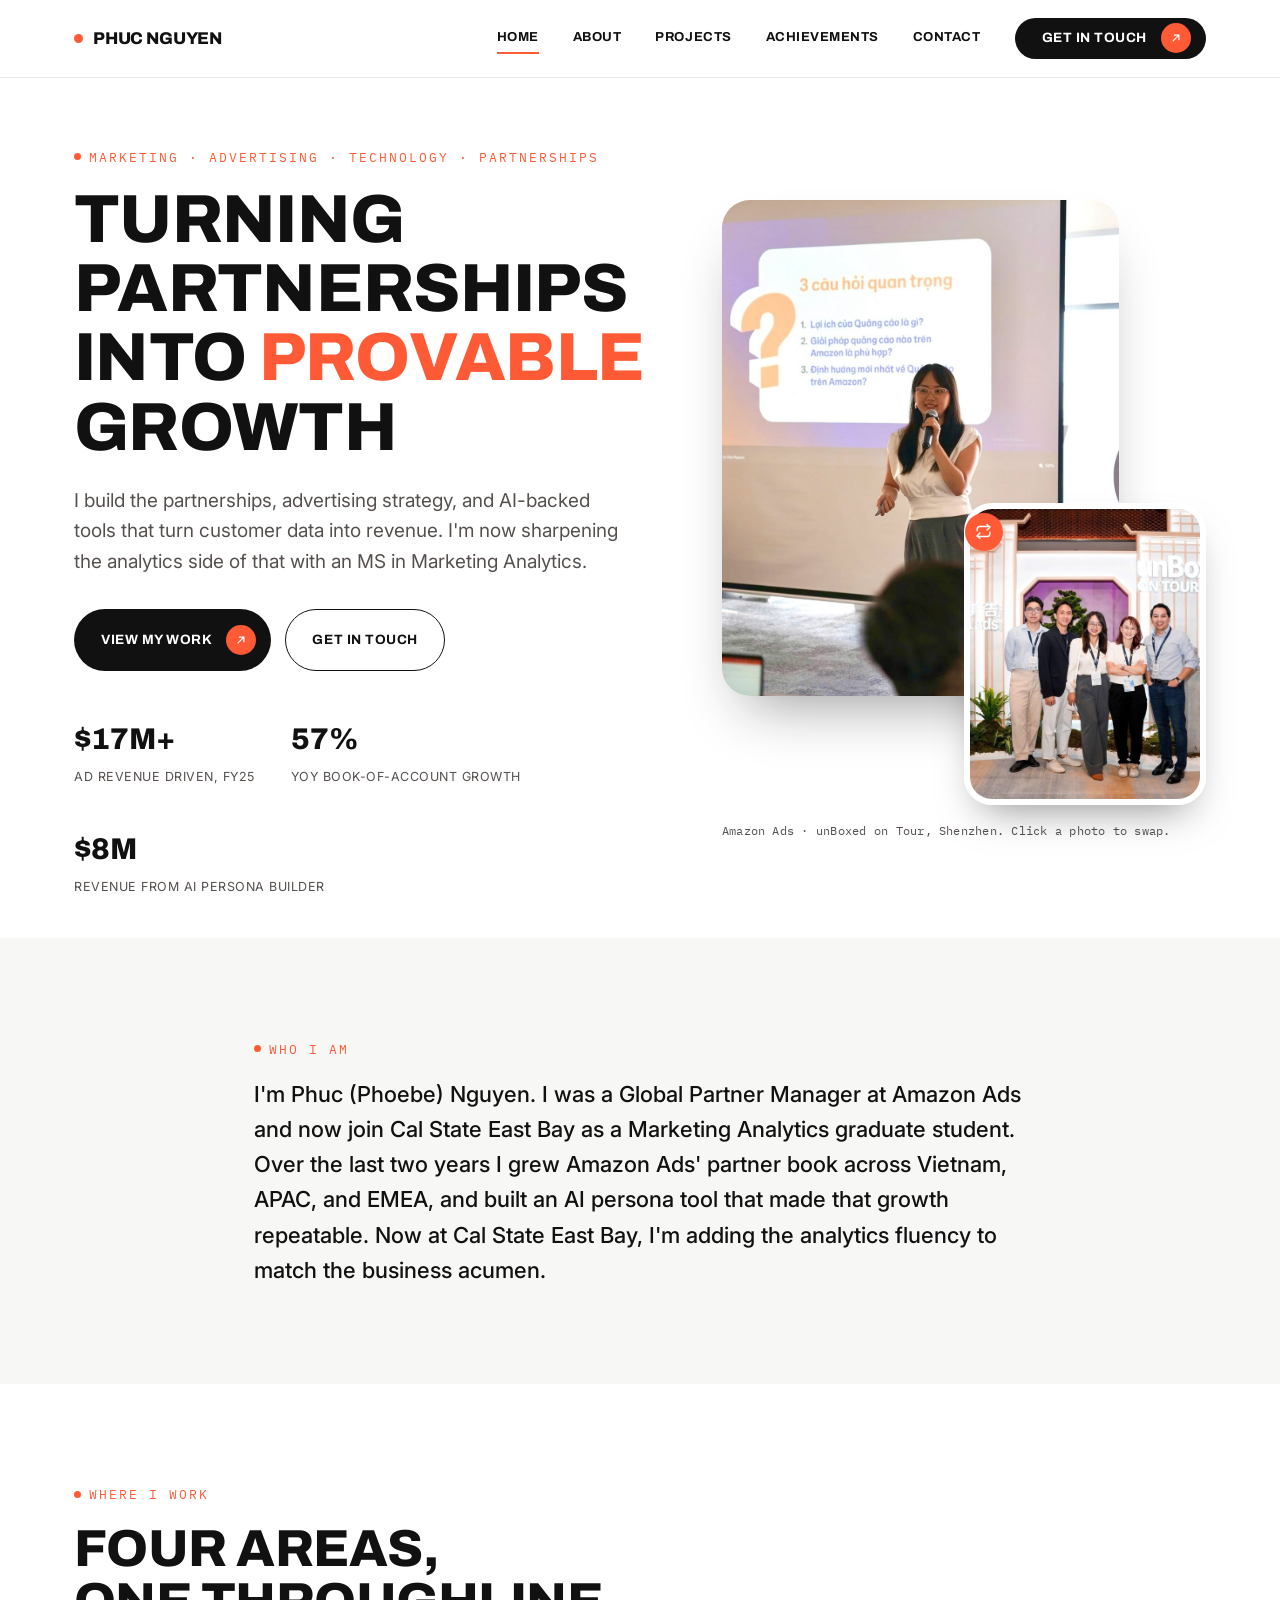
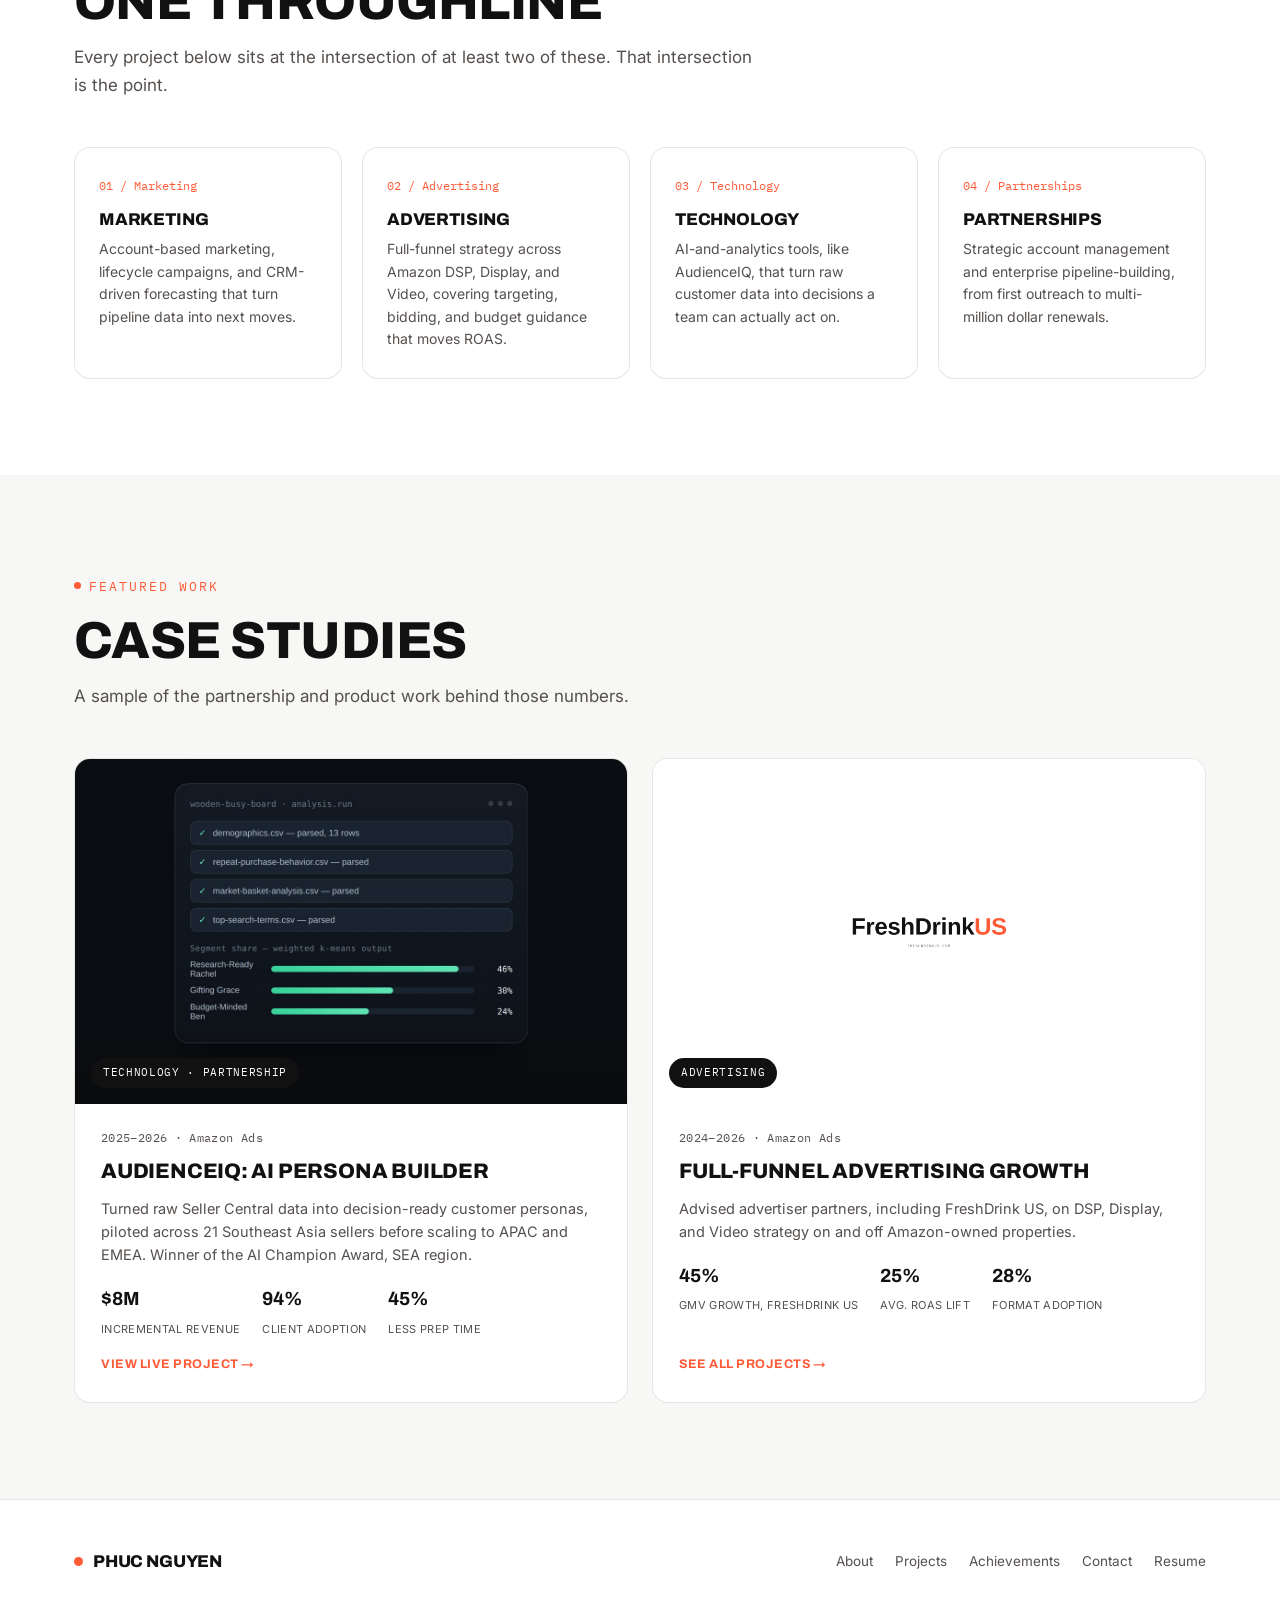
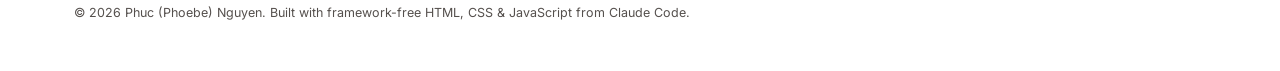
==== index.html @ b8fbe22c "Add files via upload" ====
<!DOCTYPE html>
<html lang="en">
<head>
<meta charset="UTF-8">
<meta name="viewport" content="width=device-width, initial-scale=1.0">
<title>Phuc Nguyen: Partnerships, Advertising &amp; Marketing Analytics</title>
<meta name="description" content="Phuc (Phoebe) Nguyen is a partnerships and advertising strategist connecting Marketing, Advertising, Technology, and Partnerships, from scaling Amazon Ads' partner book to building an AI persona tool used across APAC and EMEA.">
<meta property="og:title" content="Phuc Nguyen: Partnerships, Advertising &amp; Marketing Analytics">
<meta property="og:description" content="Partnerships and advertising strategist connecting Marketing, Advertising, Technology, and Partnerships.">
<meta property="og:type" content="website">
<link rel="preconnect" href="https://fonts.googleapis.com">
<link rel="preconnect" href="https://fonts.gstatic.com" crossorigin>
<link rel="stylesheet" href="https://fonts.googleapis.com/css2?family=Archivo:wght@700;800;900&family=Inter:wght@400;500;600&family=IBM+Plex+Mono:wght@500;600&display=swap">
<link rel="stylesheet" href="assets/css/style.css">
</head>
<body>
<a class="skip-link" href="#main">Skip to content</a>

<!-- ============ SHARED NAV ============ -->
<header class="site-nav">
  <div class="nav-inner">
    <a class="nav-mark" href="index.html"><span class="dot" aria-hidden="true"></span>Phuc Nguyen</a>
    <nav class="nav-links" id="nav-links">
      <a href="index.html" aria-current="page">Home</a>
      <a href="about.html">About</a>
      <a href="projects.html">Projects</a>
      <a href="achievements.html">Achievements</a>
      <a href="contact.html">Contact</a>
      <a class="btn btn-primary nav-cta" href="contact.html">Get in Touch<span class="btn-dot" aria-hidden="true"><svg viewBox="0 0 24 24" fill="none" stroke="#fff" stroke-width="2" stroke-linecap="round"><path d="M7 17L17 7M9 7h8v8"/></svg></span></a>
    </nav>
    <button class="nav-toggle" aria-label="Toggle menu" aria-expanded="false" aria-controls="nav-links">
      <svg viewBox="0 0 24 24" fill="none" stroke="currentColor" stroke-width="2" stroke-linecap="round"><path d="M4 6h16M4 12h16M4 18h16"/></svg>
    </button>
  </div>
</header>

<main id="main">

  <!-- ============ HERO ============ -->
  <section class="hero">
    <div class="wrap hero-grid">
      <div>
        <span class="eyebrow">Marketing · Advertising · Technology · Partnerships</span>
        <h1>Turning Partnerships Into <span class="accent">Provable</span> Growth</h1>
        <p class="positioning">I build the partnerships, advertising strategy, and AI-backed tools that turn customer data into revenue. I'm now sharpening the analytics side of that with an MS in Marketing Analytics.</p>
        <div class="btn-row" style="margin-top:32px;">
          <a class="btn btn-primary" href="projects.html">View My Work<span class="btn-dot" aria-hidden="true"><svg viewBox="0 0 24 24" fill="none" stroke="#fff" stroke-width="2" stroke-linecap="round"><path d="M7 17L17 7M9 7h8v8"/></svg></span></a>
          <a class="btn btn-ghost" href="contact.html">Get in Touch</a>
        </div>
        <div class="hero-meta">
          <div><strong>$17M+</strong><span>Ad revenue driven, FY25</span></div>
          <div><strong>57%</strong><span>YoY book-of-account growth</span></div>
          <div><strong>$8M</strong><span>Revenue from AI Persona Builder</span></div>
        </div>
      </div>
      <div class="hero-art">
        <div class="hero-photos reveal" id="hero-photos">
          <button type="button" class="hero-photo hero-photo-a" id="hero-photo-a" aria-pressed="true" aria-label="Currently large: presenting on stage. Click to bring the team photo to the front instead.">
            <img src="assets/img/hero-presenting.jpg" alt="Phuc (Phoebe) Nguyen presenting Amazon Ads solutions on stage with a microphone" width="1000" height="1500" loading="eager">
          </button>
          <button type="button" class="hero-photo hero-photo-b" id="hero-photo-b" aria-pressed="false" aria-label="Currently small: with the Amazon Ads team at unBoxed on Tour, Shenzhen. Click to bring this photo to the front instead.">
            <img src="assets/img/hero-team-shenzhen.jpg" alt="Phuc (Phoebe) Nguyen with Amazon Ads colleagues at the unBoxed on Tour Shenzhen event" width="1000" height="666" loading="lazy">
          </button>
          <span class="hero-swap-hint" aria-hidden="true">
            <svg viewBox="0 0 24 24" fill="none" stroke="#fff" stroke-width="2" stroke-linecap="round" stroke-linejoin="round"><path d="M17 2l4 4-4 4M3 11V9a4 4 0 0 1 4-4h14M7 22l-4-4 4-4M21 13v2a4 4 0 0 1-4 4H3"/></svg>
          </span>
        </div>
        <p class="hero-photo-caption">Amazon Ads &middot; unBoxed on Tour, Shenzhen. Click a photo to swap.</p>
      </div>
    </div>
  </section>

  <!-- ============ SHORT BIO ============ -->
  <section class="alt-bg">
    <div class="wrap" style="max-width:820px;">
      <span class="eyebrow">Who I am</span>
      <p style="font-size:22px; font-weight:500; color:var(--ink);">
        I'm Phuc (Phoebe) Nguyen. I was a Global Partner Manager at Amazon Ads and now join Cal State East Bay as a Marketing Analytics graduate student. Over the last two years I grew Amazon Ads' partner book across Vietnam, APAC, and EMEA, and built an AI persona tool that made that growth repeatable. Now at Cal State East Bay, I'm adding the analytics fluency to match the business acumen.
      </p>
    </div>
  </section>

  <!-- ============ FOCUS AREAS ============ -->
  <section>
    <div class="wrap">
      <div class="section-head">
        <span class="eyebrow">Where I work</span>
        <h2>Four Areas, One Throughline</h2>
        <p>Every project below sits at the intersection of at least two of these. That intersection is the point.</p>
      </div>
      <div class="focus-grid">
        <div class="focus-card reveal">
          <div class="focus-num">01 / Marketing</div>
          <h3>Marketing</h3>
          <p>Account-based marketing, lifecycle campaigns, and CRM-driven forecasting that turn pipeline data into next moves.</p>
        </div>
        <div class="focus-card reveal">
          <div class="focus-num">02 / Advertising</div>
          <h3>Advertising</h3>
          <p>Full-funnel strategy across Amazon DSP, Display, and Video, covering targeting, bidding, and budget guidance that moves ROAS.</p>
        </div>
        <div class="focus-card reveal">
          <div class="focus-num">03 / Technology</div>
          <h3>Technology</h3>
          <p>AI-and-analytics tools, like AudienceIQ, that turn raw customer data into decisions a team can actually act on.</p>
        </div>
        <div class="focus-card reveal">
          <div class="focus-num">04 / Partnerships</div>
          <h3>Partnerships</h3>
          <p>Strategic account management and enterprise pipeline-building, from first outreach to multi-million dollar renewals.</p>
        </div>
      </div>
    </div>
  </section>

  <!-- ============ FEATURED PROJECTS ============ -->
  <section class="alt-bg">
    <div class="wrap">
      <div class="section-head">
        <span class="eyebrow">Featured work</span>
        <h2>Case Studies</h2>
        <p>A sample of the partnership and product work behind those numbers.</p>
      </div>
      <div class="project-grid">

        <article class="project-card reveal" data-category="technology">
          <div class="project-media">
            <img src="assets/img/audienceiq-preview.jpg" alt="AudienceIQ product screenshot showing parsed data sources and a segment-share breakdown from weighted k-means clustering" width="1200" height="750" loading="lazy">
            <span class="tag">Technology · Partnership</span>
          </div>
          <div class="project-body">
            <span class="project-meta">2025&ndash;2026 · Amazon Ads</span>
            <h3>AudienceIQ: AI Persona Builder</h3>
            <p class="summary">Turned raw Seller Central data into decision-ready customer personas, piloted across 21 Southeast Asia sellers before scaling to APAC and EMEA. Winner of the AI Champion Award, SEA region.</p>
            <div class="project-stats">
              <div><strong>$8M</strong><span>Incremental revenue</span></div>
              <div><strong>94%</strong><span>Client adoption</span></div>
              <div><strong>45%</strong><span>Less prep time</span></div>
            </div>
            <a class="project-link" href="projects/audienceiq.html">View live project &rarr;</a>
          </div>
        </article>

        <article class="project-card reveal" data-category="advertising">
          <div class="project-media media-logo">
            <img src="assets/img/freshdrink-wordmark-placeholder.png" alt="FreshDrink US wordmark placeholder, standing in until the brand's own logo file is added" width="1200" height="750" loading="lazy">
            <span class="tag">Advertising</span>
          </div>
          <div class="project-body">
            <span class="project-meta">2024&ndash;2026 · Amazon Ads</span>
            <h3>Full-Funnel Advertising Growth</h3>
            <p class="summary">Advised advertiser partners, including <a href="https://freshdrinkus.com/" target="_blank" rel="noopener">FreshDrink US</a>, on DSP, Display, and Video strategy on and off Amazon-owned properties.</p>
            <div class="project-stats">
              <div><strong>45%</strong><span>GMV growth, FreshDrink US</span></div>
              <div><strong>25%</strong><span>Avg. ROAS lift</span></div>
              <div><strong>28%</strong><span>Format adoption</span></div>
            </div>
            <a class="project-link" href="projects.html">See all projects &rarr;</a>
          </div>
        </article>

      </div>
    </div>
  </section>

</main>

<!-- ============ SHARED FOOTER ============ -->
<footer class="site-footer">
  <div class="wrap">
    <div class="foot-grid">
      <a class="nav-mark" href="index.html"><span class="dot" aria-hidden="true"></span>Phuc Nguyen</a>
      <div class="foot-links">
        <a href="about.html">About</a>
        <a href="projects.html">Projects</a>
        <a href="achievements.html">Achievements</a>
        <a href="contact.html">Contact</a>
        <a href="resume/Phuc-Nguyen-Resume.pdf">Resume</a>
      </div>
    </div>
    <p class="foot-note">&copy; <span data-year>2026</span> Phuc (Phoebe) Nguyen. Built with framework-free HTML, CSS &amp; JavaScript from Claude Code.</p>
  </div>
</footer>

<script src="assets/js/main.js"></script>
</body>
</html>
---- assets/css/style.css ----
/* ============================================================
   PHUC (PHOEBE) NGUYEN — PORTFOLIO
   Design tokens live here. Colors + type in one place on purpose —
   change the brand by editing this block only.
   ============================================================ */

:root {
  /* ---- Color ---- */
  --ink: #111111;          /* primary text / core UI */
  --ink-soft: #55504d;     /* secondary text on light */
  --paper: #ffffff;        /* primary background */
  --paper-alt: #f7f7f5;    /* alternating section background */
  --blush: #f4dfd9;        /* soft dusty-rose accent wash */
  --blush-deep: #eac6bd;   /* deeper blush for borders/dividers on wash */
  --coral: #ff5a36;        /* the one accent color */
  --coral-ink: #ffffff;    /* text on coral */
  --line: rgba(17, 17, 17, 0.1);

  /* ---- Type ---- */
  --font-display: "Archivo", "Arial Narrow", Helvetica, sans-serif;
  --font-body: "Inter", -apple-system, "Segoe UI", sans-serif;
  --font-mono: "IBM Plex Mono", ui-monospace, monospace;

  /* ---- Scale / misc ---- */
  --maxw: 1180px;
  --radius-lg: 28px;
  --radius-md: 16px;
  --radius-sm: 10px;
  --gutter: 24px;
}

*, *::before, *::after { box-sizing: border-box; }

html { scroll-behavior: smooth; }

html, body { background: var(--paper); }

body {
  margin: 0;
  color: var(--ink);
  font-family: var(--font-body);
  font-size: 16px;
  line-height: 1.6;
  -webkit-font-smoothing: antialiased;
  overflow-x: hidden;
}

img, svg { max-width: 100%; display: block; }

a { color: inherit; text-decoration: none; }

.wrap {
  max-width: var(--maxw);
  margin-inline: auto;
  padding-inline: var(--gutter);
}

section { padding-block: 96px; }

@media (max-width: 700px) {
  section { padding-block: 64px; }
}

h1, h2, h3, h4 {
  font-family: var(--font-display);
  font-weight: 800;
  text-transform: uppercase;
  letter-spacing: -0.01em;
  line-height: 1.02;
  margin: 0;
  text-wrap: balance;
}

h2 { font-size: clamp(32px, 4.4vw, 52px); }
h3 { font-size: clamp(20px, 2.4vw, 26px); }

p { margin: 0; }

.eyebrow {
  display: inline-flex;
  align-items: center;
  gap: 8px;
  font-family: var(--font-mono);
  font-size: 12.5px;
  letter-spacing: 0.16em;
  text-transform: uppercase;
  color: var(--coral);
  margin-bottom: 18px;
}
.eyebrow::before {
  content: "";
  width: 7px;
  height: 7px;
  border-radius: 50%;
  background: var(--coral);
}

.section-head { max-width: 680px; margin-bottom: 48px; }
.section-head p { font-size: 17px; color: var(--ink-soft); margin-top: 16px; }

.alt-bg { background: var(--paper-alt); }
.blush-bg { background: var(--blush); }

/* ---------- buttons ---------- */
.btn {
  font-family: var(--font-display);
  font-weight: 700;
  font-size: 13.5px;
  text-transform: uppercase;
  letter-spacing: 0.04em;
  padding: 15px 14px 15px 26px;
  border-radius: 100px;
  border: 1.5px solid transparent;
  display: inline-flex;
  align-items: center;
  gap: 14px;
  cursor: pointer;
  transition: transform 0.18s ease, opacity 0.18s ease, background 0.18s ease;
  white-space: nowrap;
}
.btn:hover { transform: translateY(-2px); }
.btn:focus-visible { outline: 2px solid var(--coral); outline-offset: 3px; }

.btn-primary { background: var(--ink); color: var(--paper); }
.btn-primary .btn-dot { background: var(--coral); }

.btn-ghost {
  background: transparent;
  color: var(--ink);
  border-color: var(--ink);
  padding: 15px 26px;
}
.btn-ghost:hover { background: var(--ink); color: var(--paper); }

.btn-dot {
  width: 30px;
  height: 30px;
  border-radius: 50%;
  display: flex;
  align-items: center;
  justify-content: center;
  flex: none;
}
.btn-dot svg { width: 14px; height: 14px; }

.btn-row { display: flex; gap: 14px; flex-wrap: wrap; }

/* ---------- nav ---------- */
.site-nav {
  position: sticky;
  top: 0;
  z-index: 50;
  background: var(--paper);
  border-bottom: 1px solid var(--line);
  /* Note: intentionally no backdrop-filter here — it would create a new
     containing block for the fixed-position mobile nav panel below,
     sizing it to this slim header bar instead of the full viewport. */
}
.nav-inner {
  max-width: var(--maxw);
  margin-inline: auto;
  padding-inline: var(--gutter);
  display: flex;
  align-items: center;
  justify-content: space-between;
  padding-block: 18px;
}
.nav-mark {
  font-family: var(--font-display);
  font-weight: 800;
  font-size: 17px;
  text-transform: uppercase;
  letter-spacing: -0.01em;
  display: flex;
  align-items: center;
  gap: 10px;
}
.nav-mark .dot { width: 9px; height: 9px; border-radius: 50%; background: var(--coral); }

.nav-links {
  display: flex;
  align-items: center;
  gap: 34px;
  font-family: var(--font-display);
  font-weight: 700;
  font-size: 13px;
  text-transform: uppercase;
  letter-spacing: 0.04em;
}
.nav-links a { padding-block: 4px; border-bottom: 2px solid transparent; transition: border-color 0.15s ease; }
.nav-links a:hover, .nav-links a[aria-current="page"] { border-color: var(--coral); }

.nav-cta { display: none; }
@media (min-width: 760px) { .nav-cta { display: inline-flex; } }

.nav-toggle {
  display: inline-flex;
  background: none;
  border: none;
  cursor: pointer;
  padding: 8px;
}
.nav-toggle span, .nav-toggle::before, .nav-toggle::after { content: none; }
.nav-toggle svg { width: 26px; height: 26px; }
@media (min-width: 760px) { .nav-toggle { display: none; } }

@media (max-width: 759px) {
  .nav-links {
    position: fixed;
    inset: 66px 0 0 0;
    z-index: 49;
    background: var(--paper);
    flex-direction: column;
    align-items: flex-start;
    gap: 0;
    padding: 12px var(--gutter) 24px;
    transform: translateY(-8px);
    opacity: 0;
    pointer-events: none;
    transition: opacity 0.18s ease, transform 0.18s ease;
  }
  .nav-links.is-open { opacity: 1; transform: translateY(0); pointer-events: auto; }
  .nav-links a { width: 100%; padding-block: 14px; border-bottom: 1px solid var(--line); font-size: 15px; }
  .nav-links .nav-cta { display: inline-flex; margin-top: 16px; }
}

/* ---------- hero ---------- */
.hero { padding-block: 64px 40px; }
.hero-grid { display: grid; grid-template-columns: 1.1fr 0.9fr; gap: 56px; align-items: center; }
@media (max-width: 900px) { .hero-grid { grid-template-columns: 1fr; gap: 40px; } }

.hero h1 {
  font-size: clamp(38px, 6vw, 68px);
  max-width: 14ch;
}
.hero h1 .accent { color: var(--coral); }

.positioning { font-size: 19px; color: var(--ink-soft); max-width: 46ch; margin-top: 24px; }

.hero-meta { display: flex; gap: 36px; margin-top: 44px; flex-wrap: wrap; }
.hero-meta div strong {
  display: block;
  font-family: var(--font-display);
  font-size: 30px;
  font-weight: 800;
}
.hero-meta div span { font-size: 12.5px; color: var(--ink-soft); text-transform: uppercase; letter-spacing: 0.04em; }

.hero-art { position: relative; }

/* ---------- hero photo swap (interactive) ----------
   Two real photos, one large / one offset-small. Clicking either
   button swaps which one is large via the .is-swapped state — both
   size/position and the swap hint are pure CSS transitions. */
.hero-photos { position: relative; aspect-ratio: 4 / 5; }
.hero-photo {
  position: absolute;
  display: block;
  border: 0;
  padding: 0;
  background: none;
  cursor: pointer;
  border-radius: var(--radius-lg);
  overflow: hidden;
  -webkit-tap-highlight-color: transparent;
  transition: top 0.45s cubic-bezier(0.4, 0, 0.2, 1), left 0.45s cubic-bezier(0.4, 0, 0.2, 1),
    right 0.45s cubic-bezier(0.4, 0, 0.2, 1), bottom 0.45s cubic-bezier(0.4, 0, 0.2, 1),
    width 0.45s cubic-bezier(0.4, 0, 0.2, 1), height 0.45s cubic-bezier(0.4, 0, 0.2, 1),
    border-width 0.3s ease, box-shadow 0.35s ease;
}
.hero-photo:focus-visible { outline: 3px solid var(--coral); outline-offset: 3px; }
.hero-photo img {
  width: 100%; height: 100%; object-fit: cover; display: block;
  pointer-events: none;
  transition: transform 0.4s ease;
}
.hero-photo:hover img { transform: scale(1.045); }

.hero-photo-a {
  top: 0; left: 0; right: auto; bottom: auto;
  width: 82%; height: 82%; z-index: 1;
  box-shadow: 0 30px 60px -25px rgba(17, 17, 17, 0.45);
}
.hero-photo-b {
  top: auto; left: auto; right: 0; bottom: 0;
  width: 50%; height: 50%; z-index: 2;
  border: 6px solid var(--paper);
  box-shadow: 0 20px 40px -18px rgba(17, 17, 17, 0.5);
}
.hero-photos.is-swapped .hero-photo-a {
  top: auto; left: auto; right: 0; bottom: 0;
  width: 50%; height: 50%; z-index: 2;
  border: 6px solid var(--paper);
  box-shadow: 0 20px 40px -18px rgba(17, 17, 17, 0.5);
}
.hero-photos.is-swapped .hero-photo-b {
  top: 0; left: 0; right: auto; bottom: auto;
  width: 82%; height: 82%; z-index: 1;
  border: 0;
  box-shadow: 0 30px 60px -25px rgba(17, 17, 17, 0.45);
}

.hero-swap-hint {
  position: absolute;
  right: 42%; bottom: 42%;
  z-index: 3;
  width: 38px; height: 38px;
  border-radius: 50%;
  background: var(--coral);
  display: flex; align-items: center; justify-content: center;
  box-shadow: 0 14px 28px -12px rgba(255, 90, 54, 0.65);
  pointer-events: none;
  transition: right 0.45s cubic-bezier(0.4, 0, 0.2, 1), bottom 0.45s cubic-bezier(0.4, 0, 0.2, 1);
}
.hero-swap-hint svg { width: 17px; height: 17px; }

.hero-photo-caption {
  margin-top: 16px;
  font-family: var(--font-mono);
  font-size: 12px;
  color: var(--ink-soft);
  letter-spacing: 0.02em;
}
@media (prefers-reduced-motion: reduce) {
  .hero-photo, .hero-swap-hint, .hero-photo img { transition: none; }
}

/* ---------- focus areas ---------- */
.focus-grid { display: grid; grid-template-columns: repeat(4, 1fr); gap: 20px; }
@media (max-width: 980px) { .focus-grid { grid-template-columns: repeat(2, 1fr); } }
@media (max-width: 560px) { .focus-grid { grid-template-columns: 1fr; } }

.focus-card {
  background: var(--paper);
  border: 1px solid var(--line);
  border-radius: var(--radius-md);
  padding: 28px 24px;
  transition: transform 0.2s ease, box-shadow 0.2s ease;
}
.focus-card:hover { transform: translateY(-4px); box-shadow: 0 18px 40px -26px rgba(17,17,17,.35); }
.focus-num { font-family: var(--font-mono); font-size: 12px; color: var(--coral); margin-bottom: 16px; }
.focus-card h3 { font-size: 17px; margin-bottom: 10px; }
.focus-card p { font-size: 14px; color: var(--ink-soft); }

/* ---------- cards / generic ---------- */
.card {
  background: var(--paper);
  border: 1px solid var(--line);
  border-radius: var(--radius-md);
  padding: 28px;
}

/* ---------- projects ---------- */
.filter-row { display: flex; flex-wrap: wrap; gap: 10px; margin-bottom: 44px; }
.filter-btn {
  font-family: var(--font-display);
  font-weight: 700;
  font-size: 12.5px;
  text-transform: uppercase;
  letter-spacing: 0.04em;
  padding: 11px 20px;
  border-radius: 100px;
  border: 1.5px solid var(--ink);
  background: transparent;
  cursor: pointer;
  transition: background 0.15s ease, color 0.15s ease;
}
.filter-btn.is-active, .filter-btn:hover { background: var(--ink); color: var(--paper); }

.project-grid { display: grid; grid-template-columns: repeat(2, 1fr); gap: 24px; }
@media (max-width: 820px) { .project-grid { grid-template-columns: 1fr; } }

.project-card {
  border: 1px solid var(--line);
  border-radius: var(--radius-md);
  background: var(--paper);
  overflow: hidden;
  display: flex;
  flex-direction: column;
  transition: transform 0.2s ease, box-shadow 0.2s ease;
}
.project-card:hover { transform: translateY(-4px); box-shadow: 0 24px 48px -30px rgba(17,17,17,.4); }
.project-card.is-hidden { display: none; }

.project-media {
  aspect-ratio: 16/10;
  background: linear-gradient(155deg, var(--blush), var(--blush-deep));
  position: relative;
  overflow: hidden;
}
.project-media img {
  position: absolute;
  inset: 0;
  width: 100%;
  height: 100%;
  object-fit: cover;
}
.project-media:has(img):not(.media-logo)::after {
  content: "";
  position: absolute;
  left: 0; right: 0; bottom: 0;
  height: 84px;
  background: linear-gradient(to top, rgba(10,10,10,.65), rgba(10,10,10,0));
  pointer-events: none;
}
.project-media .tag {
  position: absolute;
  left: 16px;
  bottom: 16px;
  z-index: 1;
  font-family: var(--font-mono);
  font-size: 11px;
  letter-spacing: 0.06em;
  text-transform: uppercase;
  background: var(--ink);
  color: var(--paper);
  padding: 6px 12px;
  border-radius: 100px;
}
/* Logo-style preview (e.g. a partner brand mark): show uncropped on a neutral
   plate instead of covering the card like a photo. */
.project-media.media-logo {
  background: var(--paper);
  display: flex;
  align-items: center;
  justify-content: center;
}
.project-media.media-logo img {
  position: static;
  width: auto;
  height: auto;
  max-width: 62%;
  max-height: 56%;
  object-fit: contain;
}
.project-body { padding: 24px 26px 28px; display: flex; flex-direction: column; gap: 14px; flex: 1; }
.project-meta { font-family: var(--font-mono); font-size: 12px; color: var(--ink-soft); letter-spacing: 0.03em; }
.project-body h3 { font-size: 21px; }
.project-body .summary { font-size: 14.5px; color: var(--ink-soft); }
.project-stats { display: flex; flex-wrap: wrap; gap: 10px 22px; margin-top: 4px; }
.project-stats div strong { display: block; font-family: var(--font-display); font-size: 19px; }
.project-stats div span { font-size: 11px; color: var(--ink-soft); text-transform: uppercase; letter-spacing: 0.03em; }
.project-link {
  margin-top: auto;
  font-family: var(--font-display);
  font-weight: 700;
  font-size: 12.5px;
  text-transform: uppercase;
  letter-spacing: 0.04em;
  display: inline-flex;
  align-items: center;
  gap: 8px;
  color: var(--coral);
}

/* Small arrow link used inline within a sentence (award/press rows) */
.inline-link {
  font-family: var(--font-display);
  font-weight: 700;
  font-size: 11.5px;
  text-transform: uppercase;
  letter-spacing: 0.04em;
  display: inline-flex;
  margin-left: 2px;
  color: var(--coral);
  white-space: nowrap;
}

details.project-detail { border-top: 1px solid var(--line); }
details.project-detail summary {
  list-style: none;
  cursor: pointer;
  padding: 16px 26px;
  font-family: var(--font-display);
  font-weight: 700;
  font-size: 12px;
  text-transform: uppercase;
  letter-spacing: 0.04em;
  color: var(--ink-soft);
  display: flex;
  align-items: center;
  justify-content: space-between;
}
details.project-detail summary::-webkit-details-marker { display: none; }
details.project-detail summary::after { content: "+"; font-size: 18px; color: var(--coral); }
details.project-detail[open] summary::after { content: "\2212"; }
details.project-detail .detail-body { padding: 0 26px 24px; font-size: 14px; color: var(--ink-soft); }
details.project-detail .detail-body ul { margin: 10px 0 0; padding-left: 18px; }
details.project-detail .detail-body li { margin-bottom: 6px; }

/* ---------- achievements ---------- */
.stat-grid { display: grid; grid-template-columns: repeat(4, 1fr); gap: 20px; }
@media (max-width: 900px) { .stat-grid { grid-template-columns: repeat(2, 1fr); } }
@media (max-width: 520px) { .stat-grid { grid-template-columns: 1fr; } }
.stat-tile {
  border: 1px solid var(--line);
  border-radius: var(--radius-md);
  padding: 26px 22px;
  background: var(--paper);
}
.stat-tile strong {
  display: block;
  font-family: var(--font-display);
  font-size: clamp(28px, 3vw, 36px);
  color: var(--coral);
}
.stat-tile span { font-size: 13px; color: var(--ink-soft); }

.award-list { display: flex; flex-direction: column; gap: 0; }
.award-row {
  display: grid; grid-template-columns: 90px 1fr; gap: 20px;
  padding-block: 22px; border-top: 1px solid var(--line);
}
.award-row:last-child { border-bottom: 1px solid var(--line); }
.award-row .year { font-family: var(--font-mono); color: var(--ink-soft); font-size: 13px; }
.award-row h3 { font-size: 17px; margin-bottom: 6px; }
.award-row p { font-size: 14px; color: var(--ink-soft); }

.placeholder-note {
  border: 1.5px dashed var(--blush-deep);
  background: var(--blush);
  border-radius: var(--radius-md);
  padding: 22px 24px;
  font-size: 14px;
  color: var(--ink-soft);
}
.placeholder-note strong { color: var(--ink); }

/* ---------- about ---------- */
.about-grid { display: grid; grid-template-columns: 0.8fr 1.2fr; gap: 56px; align-items: start; }
@media (max-width: 860px) { .about-grid { grid-template-columns: 1fr; } }
.headshot {
  aspect-ratio: 4/5;
  border-radius: var(--radius-lg);
  overflow: hidden;
  position: relative;
}

/* About page photo composition: one large candid shot with a second,
   smaller photo offset over its corner — mirrors the hero's collage. */
.about-photo {
  position: relative;
  aspect-ratio: 4/5;
  margin-bottom: 26px;
}
.about-photo-main {
  position: absolute;
  top: 0;
  left: 0;
  width: 82%;
  height: 82%;
  object-fit: cover;
  object-position: center 18%;
  border-radius: var(--radius-lg);
  box-shadow: 0 30px 60px -28px rgba(17, 17, 17, 0.4);
  z-index: 1;
}
.about-photo-accent {
  position: absolute;
  right: 0;
  bottom: 0;
  width: 52%;
  height: 52%;
  object-fit: cover;
  object-position: center 22%;
  border-radius: var(--radius-md);
  border: 6px solid var(--paper);
  box-shadow: 0 20px 44px -20px rgba(17, 17, 17, 0.45);
  z-index: 2;
}
@media (max-width: 480px) {
  .about-photo { margin-bottom: 40px; }
}

.about-copy p { font-size: 17px; color: var(--ink-soft); margin-bottom: 18px; }
.about-copy p:last-child { margin-bottom: 0; }

.skills-grid { display: grid; grid-template-columns: repeat(3, 1fr); gap: 28px; margin-top: 8px; }
@media (max-width: 760px) { .skills-grid { grid-template-columns: 1fr; } }
.skills-col h4 {
  font-family: var(--font-mono); font-size: 12px; text-transform: uppercase; letter-spacing: 0.08em;
  color: var(--coral); margin-bottom: 14px;
}
.skill-tags { display: flex; flex-wrap: wrap; gap: 8px; }
.skill-tag {
  font-size: 13px; padding: 7px 14px; border-radius: 100px;
  border: 1px solid var(--line); color: var(--ink-soft);
}

/* ---------- testimonial / quote ---------- */
.quote-block {
  border-left: 3px solid var(--coral);
  padding-left: 28px;
  font-family: var(--font-display);
  font-size: clamp(22px, 2.6vw, 30px);
  font-weight: 700;
  text-transform: none;
  max-width: 24ch;
}

/* ---------- contact ---------- */
.contact-grid { display: grid; grid-template-columns: 1fr 1fr; gap: 40px; }
@media (max-width: 820px) { .contact-grid { grid-template-columns: 1fr; } }
.contact-list { display: flex; flex-direction: column; gap: 0; }
.contact-row {
  display: flex; align-items: center; justify-content: space-between; gap: 14px;
  padding-block: 20px; border-top: 1px solid var(--line);
}
.contact-list .contact-row:last-child { border-bottom: 1px solid var(--line); }
.contact-row .label { font-family: var(--font-mono); font-size: 11.5px; text-transform: uppercase; letter-spacing: 0.06em; color: var(--ink-soft); }
.contact-row .value { font-size: 16px; font-weight: 600; }
.copy-btn {
  font-family: var(--font-mono); font-size: 11px; text-transform: uppercase; letter-spacing: 0.05em;
  border: 1px solid var(--ink); background: none; border-radius: 100px; padding: 7px 14px; cursor: pointer;
  transition: background .15s ease, color .15s ease;
}
.copy-btn:hover { background: var(--ink); color: var(--paper); }
.copy-btn.is-copied { background: var(--coral); border-color: var(--coral); color: #fff; }

/* ---------- footer ---------- */
.site-footer { border-top: 1px solid var(--line); padding-block: 48px; }
.foot-grid { display: flex; justify-content: space-between; align-items: center; flex-wrap: wrap; gap: 20px; }
.foot-links { display: flex; gap: 22px; font-size: 13.5px; color: var(--ink-soft); }
.foot-note { font-size: 12.5px; color: var(--ink-soft); margin-top: 28px; }

/* ---------- reveal ----------
   Content is always fully visible/readable at rest (opacity stays 1) —
   only position animates, so a slow load, no-JS reader, or a full-page
   screenshot never shows blank sections. */
.reveal { transform: none; }
@media (prefers-reduced-motion: no-preference) {
  .reveal[data-revealed="false"] { transform: translateY(18px); }
  .reveal { transition: transform 0.6s ease; }
}

.visually-hidden {
  position: absolute; width: 1px; height: 1px; padding: 0; margin: -1px;
  overflow: hidden; clip: rect(0,0,0,0); white-space: nowrap; border: 0;
}

.skip-link {
  position: absolute; left: 12px; top: -48px;
  background: var(--ink); color: var(--paper);
  padding: 12px 18px; border-radius: 8px; z-index: 100;
  transition: top .15s ease;
  font-family: var(--font-display); font-size: 13px; text-transform: uppercase;
}
.skip-link:focus { top: 12px; }
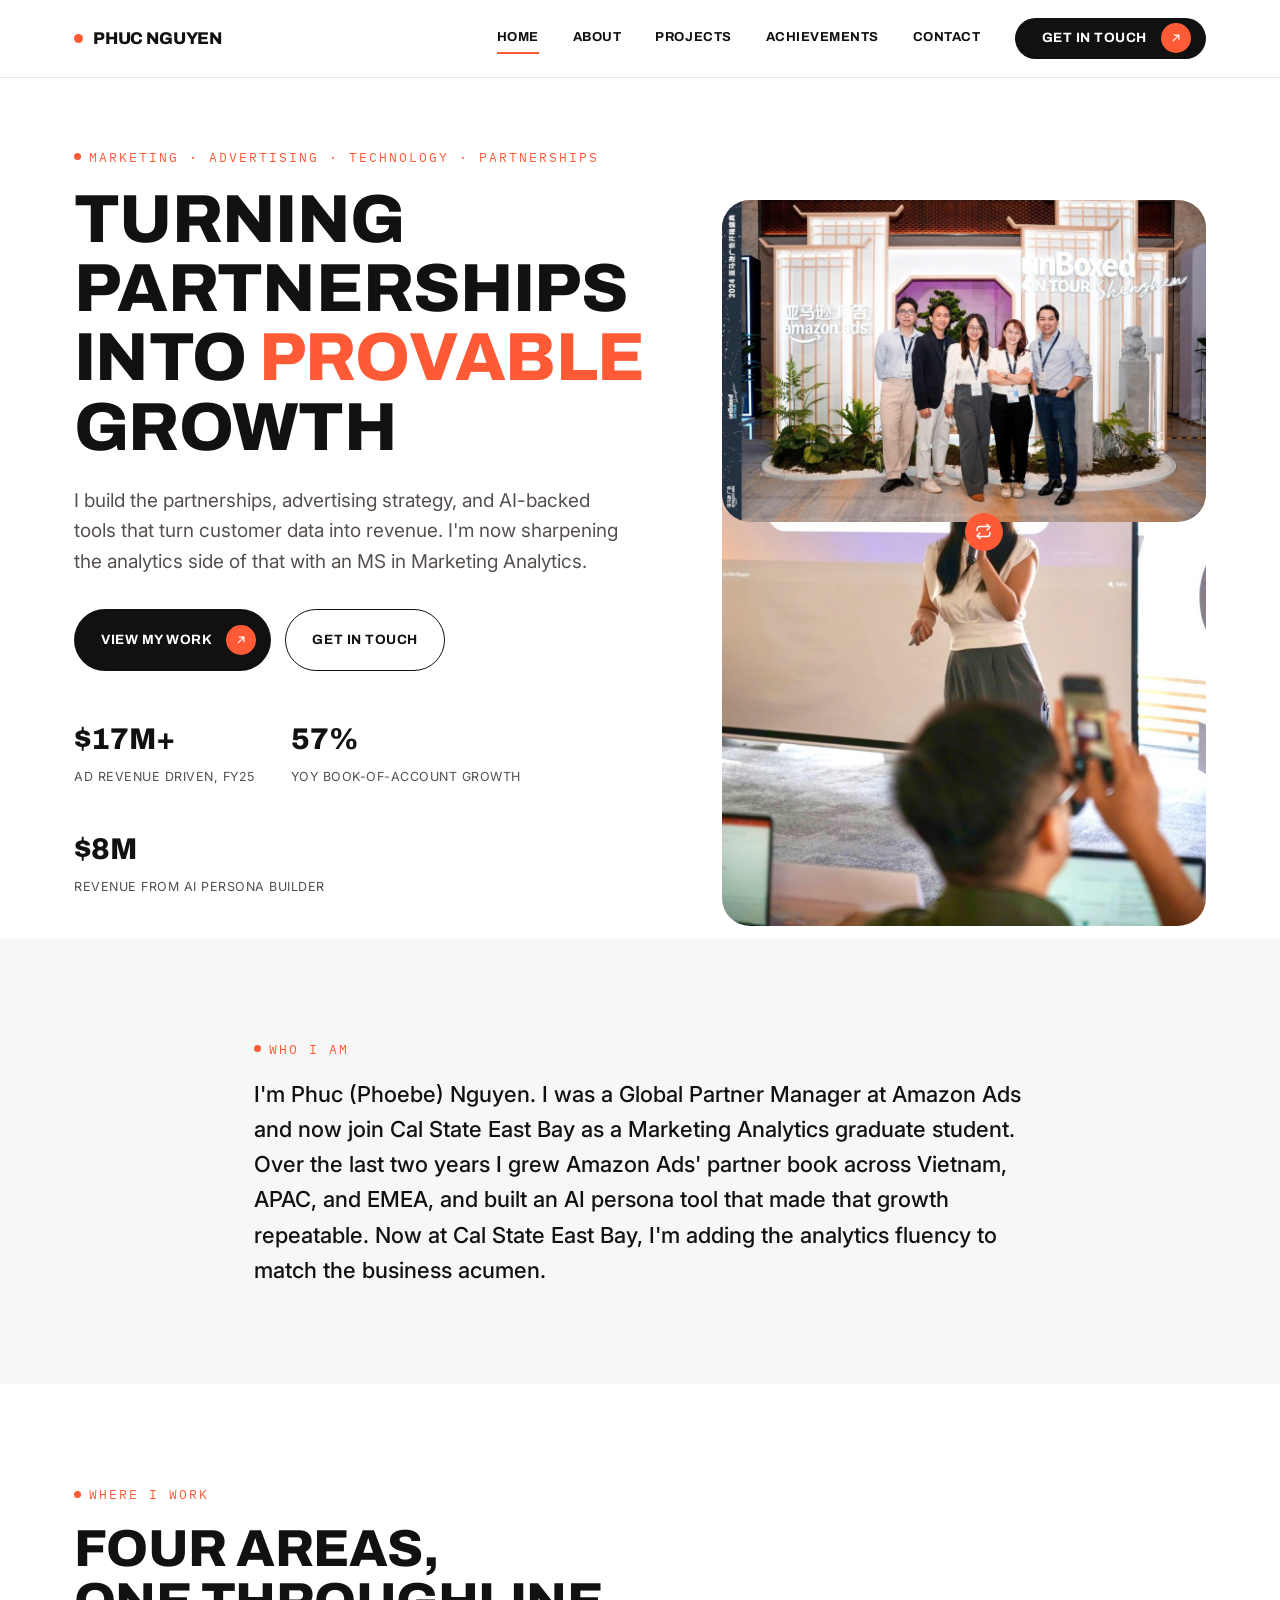
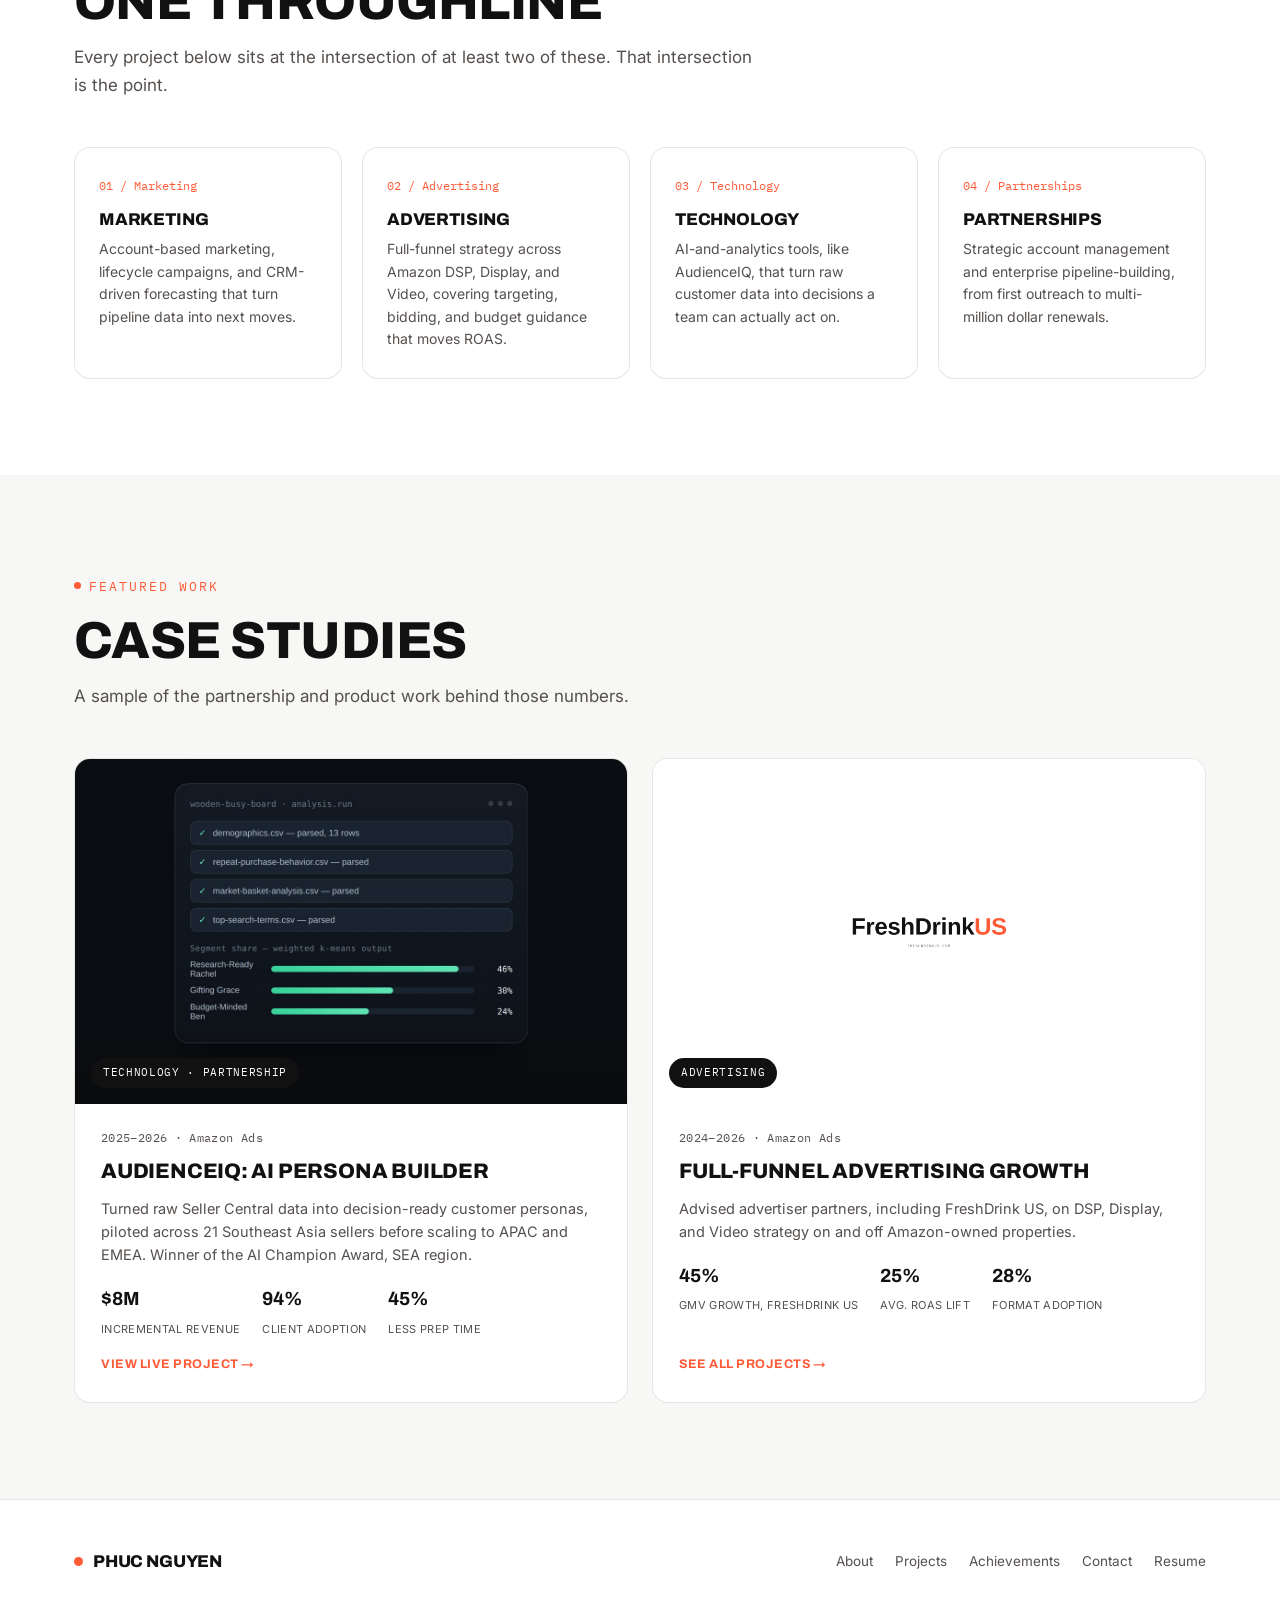
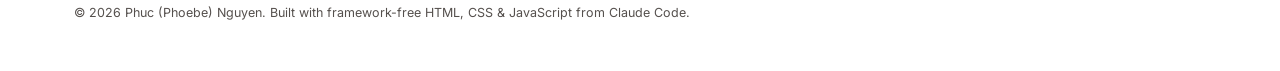
==== commit b3b08f96: "Update index.html" ====
--- a/index.html
+++ b/index.html
@@ -54,14 +54,18 @@
         </div>
       </div>
       <div class="hero-art">
-        <div class="hero-photos reveal" id="hero-photos">
-          <button type="button" class="hero-photo hero-photo-a" id="hero-photo-a" aria-pressed="true" aria-label="Currently large: presenting on stage. Click to bring the team photo to the front instead.">
+        <div class="hero-photos duo-photos reveal" data-photo-swap>
+          <button type="button" class="hero-photo duo-photo" data-slot="a" aria-pressed="true"
+            data-label-large="Currently large: presenting on stage. Click to bring the team photo to the front instead."
+            data-label-small="Currently small: presenting on stage. Click to bring this photo to the front instead.">
             <img src="assets/img/hero-presenting.jpg" alt="Phuc (Phoebe) Nguyen presenting Amazon Ads solutions on stage with a microphone" width="1000" height="1500" loading="eager">
           </button>
-          <button type="button" class="hero-photo hero-photo-b" id="hero-photo-b" aria-pressed="false" aria-label="Currently small: with the Amazon Ads team at unBoxed on Tour, Shenzhen. Click to bring this photo to the front instead.">
+          <button type="button" class="hero-photo duo-photo" data-slot="b" aria-pressed="false"
+            data-label-large="Currently large: with the Amazon Ads team at unBoxed on Tour, Shenzhen. Click to bring the other photo to the front instead."
+            data-label-small="Currently small: with the Amazon Ads team at unBoxed on Tour, Shenzhen. Click to bring this photo to the front instead.">
             <img src="assets/img/hero-team-shenzhen.jpg" alt="Phuc (Phoebe) Nguyen with Amazon Ads colleagues at the unBoxed on Tour Shenzhen event" width="1000" height="666" loading="lazy">
           </button>
-          <span class="hero-swap-hint" aria-hidden="true">
+          <span class="hero-swap-hint duo-swap-hint" aria-hidden="true">
             <svg viewBox="0 0 24 24" fill="none" stroke="#fff" stroke-width="2" stroke-linecap="round" stroke-linejoin="round"><path d="M17 2l4 4-4 4M3 11V9a4 4 0 0 1 4-4h14M7 22l-4-4 4-4M21 13v2a4 4 0 0 1-4 4H3"/></svg>
           </span>
         </div>
